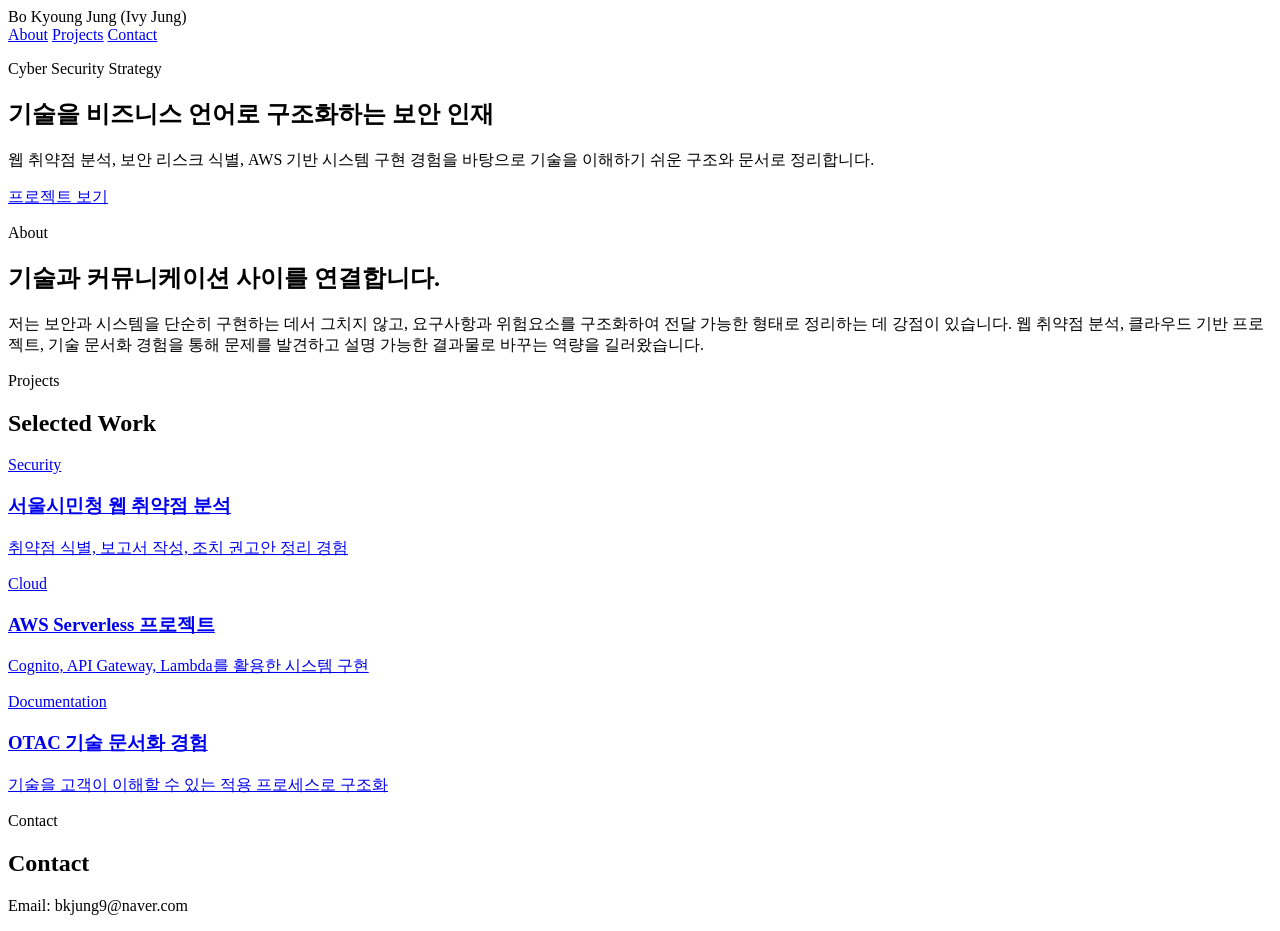
==== index.html @ 2385c4f6 "Create index.html Add initial portfolio homepage" ====
<!DOCTYPE html>
<html lang="ko">
<head>
  <meta charset="UTF-8" />
  <meta name="viewport" content="width=device-width, initial-scale=1.0" />
  <title>Bo Kyoung Jung | Portfolio</title>
  <link rel="stylesheet" href="style.css" />
</head>
<body>
  <header class="header">
    <div class="container nav">
      <div class="logo">Bo Kyoung Jung (Ivy Jung)</div>
      <nav>
        <a href="#about">About</a>
        <a href="#projects">Projects</a>
        <a href="#contact">Contact</a>
      </nav>
    </div>
  </header>

  <main>
    <section class="hero container">
      <p class="eyebrow">Cyber Security Strategy</p>
      <h1>기술을 비즈니스 언어로 구조화하는 보안 인재</h1>
      <p class="hero-text">
        웹 취약점 분석, 보안 리스크 식별, AWS 기반 시스템 구현 경험을 바탕으로
        기술을 이해하기 쉬운 구조와 문서로 정리합니다.
      </p>
      <a class="button" href="#projects">프로젝트 보기</a>
    </section>

    <section id="about" class="section container">
      <p class="section-label">About</p>
      <h2>기술과 커뮤니케이션 사이를 연결합니다.</h2>
      <p>
        저는 보안과 시스템을 단순히 구현하는 데서 그치지 않고,
        요구사항과 위험요소를 구조화하여 전달 가능한 형태로 정리하는 데 강점이 있습니다.
        웹 취약점 분석, 클라우드 기반 프로젝트, 기술 문서화 경험을 통해
        문제를 발견하고 설명 가능한 결과물로 바꾸는 역량을 길러왔습니다.
      </p>
    </section>

    <section id="projects" class="section container">
      <p class="section-label">Projects</p>
      <h2>Selected Work</h2>

      <div class="card-grid">
        <a class="card" href="projects/web-vulnerability.html">
          <span class="card-tag">Security</span>
          <h3>서울시민청 웹 취약점 분석</h3>
          <p>취약점 식별, 보고서 작성, 조치 권고안 정리 경험</p>
        </a>

        <a class="card" href="projects/aws-serverless.html">
          <span class="card-tag">Cloud</span>
          <h3>AWS Serverless 프로젝트</h3>
          <p>Cognito, API Gateway, Lambda를 활용한 시스템 구현</p>
        </a>

        <a class="card" href="projects/otac-strategy.html">
          <span class="card-tag">Documentation</span>
          <h3>OTAC 기술 문서화 경험</h3>
          <p>기술을 고객이 이해할 수 있는 적용 프로세스로 구조화</p>
        </a>
      </div>
    </section>

    <section id="contact" class="section container">
      <p class="section-label">Contact</p>
      <h2>Contact</h2>
      <p>Email: bkjung9@naver.com</p>
    </section>
  </main>
</body>
</html>
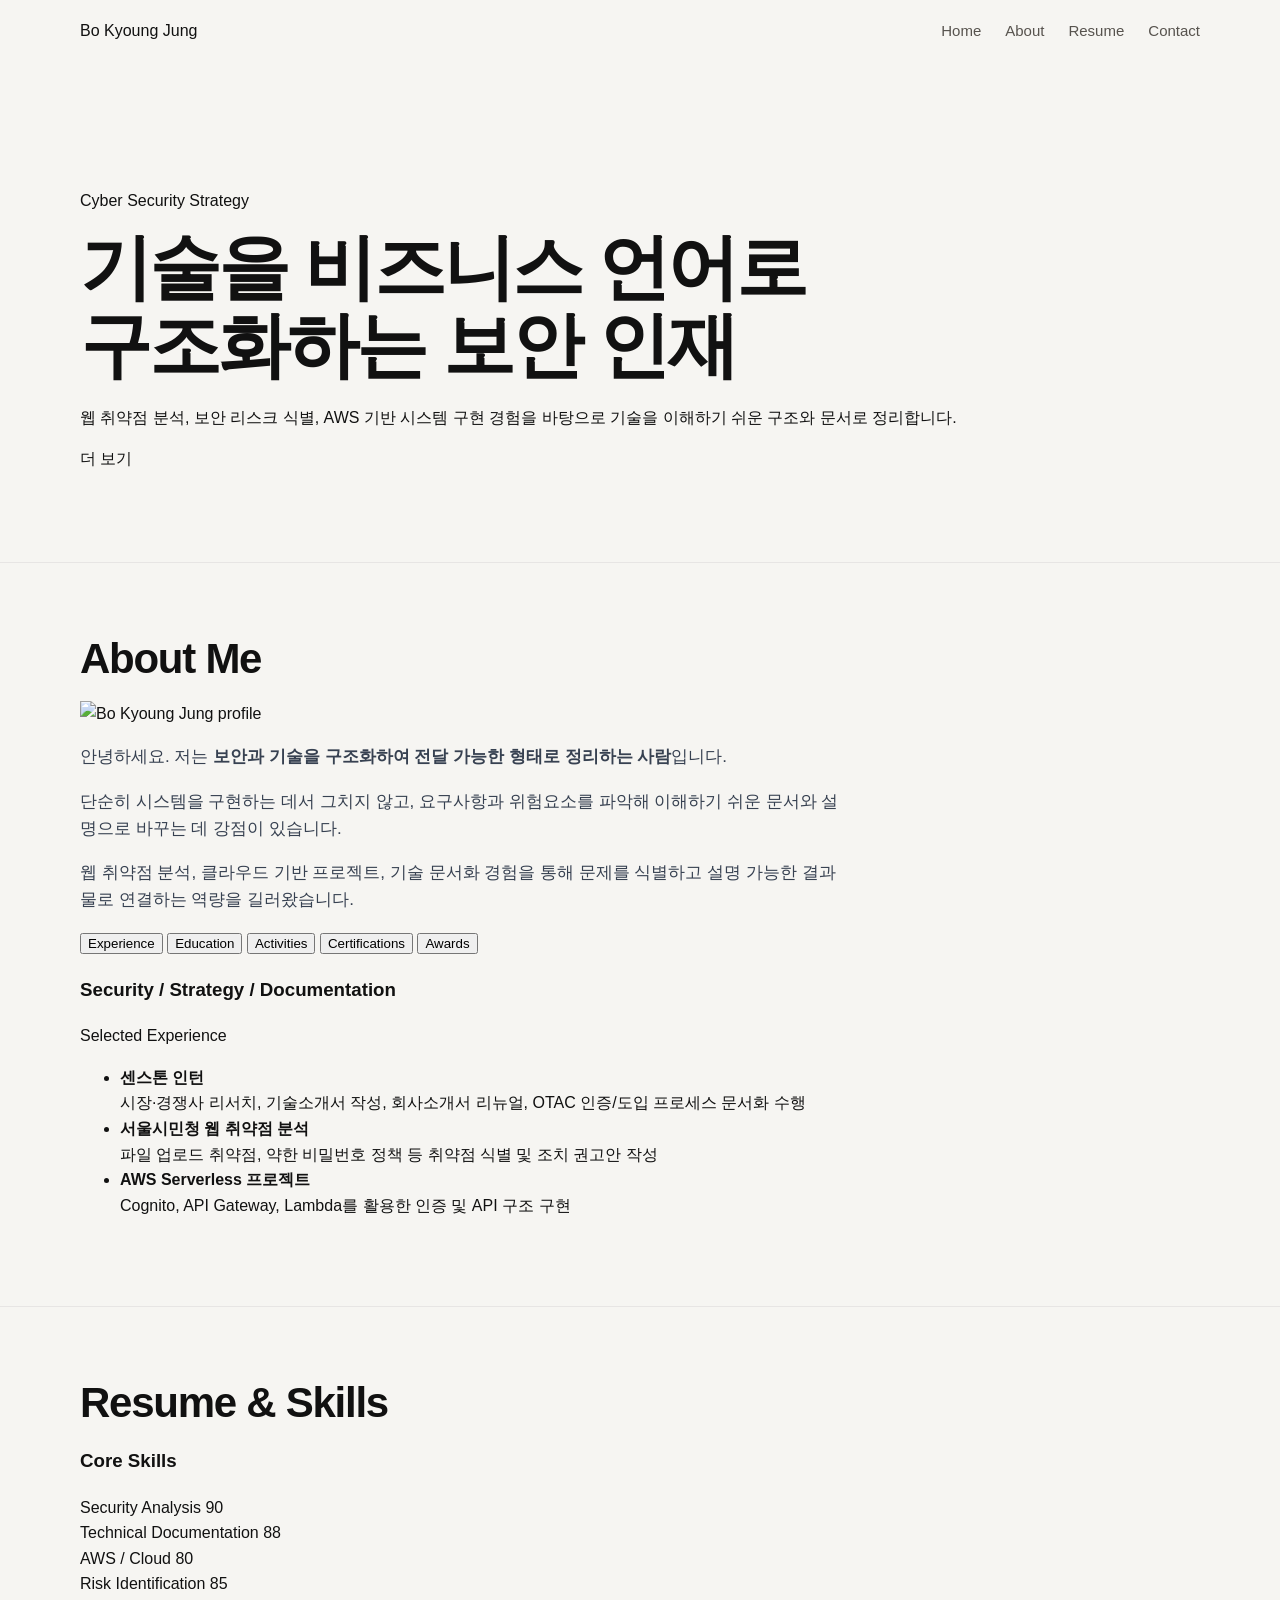
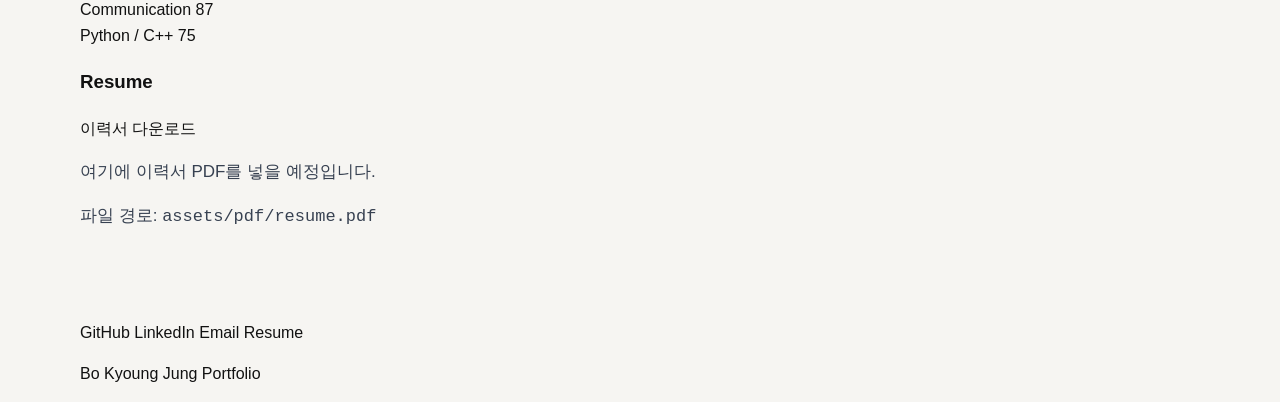
==== commit 2cc7b9d3: "Update index.html Redesign portfolio homepage structure" ====
--- a/index.html
+++ b/index.html
@@ -7,69 +7,186 @@
   <link rel="stylesheet" href="style.css" />
 </head>
 <body>
-  <header class="header">
+  <header class="site-header">
     <div class="container nav">
-      <div class="logo">Bo Kyoung Jung (Ivy Jung)</div>
-      <nav>
+      <a href="#home" class="brand">Bo Kyoung Jung</a>
+      <nav class="nav-links">
+        <a href="#home">Home</a>
         <a href="#about">About</a>
-        <a href="#projects">Projects</a>
+        <a href="#resume">Resume</a>
         <a href="#contact">Contact</a>
       </nav>
     </div>
   </header>
 
   <main>
-    <section class="hero container">
-      <p class="eyebrow">Cyber Security Strategy</p>
-      <h1>기술을 비즈니스 언어로 구조화하는 보안 인재</h1>
-      <p class="hero-text">
-        웹 취약점 분석, 보안 리스크 식별, AWS 기반 시스템 구현 경험을 바탕으로
-        기술을 이해하기 쉬운 구조와 문서로 정리합니다.
-      </p>
-      <a class="button" href="#projects">프로젝트 보기</a>
-    </section>
-
-    <section id="about" class="section container">
-      <p class="section-label">About</p>
-      <h2>기술과 커뮤니케이션 사이를 연결합니다.</h2>
-      <p>
-        저는 보안과 시스템을 단순히 구현하는 데서 그치지 않고,
-        요구사항과 위험요소를 구조화하여 전달 가능한 형태로 정리하는 데 강점이 있습니다.
-        웹 취약점 분석, 클라우드 기반 프로젝트, 기술 문서화 경험을 통해
-        문제를 발견하고 설명 가능한 결과물로 바꾸는 역량을 길러왔습니다.
-      </p>
-    </section>
-
-    <section id="projects" class="section container">
-      <p class="section-label">Projects</p>
-      <h2>Selected Work</h2>
-
-      <div class="card-grid">
-        <a class="card" href="projects/web-vulnerability.html">
-          <span class="card-tag">Security</span>
-          <h3>서울시민청 웹 취약점 분석</h3>
-          <p>취약점 식별, 보고서 작성, 조치 권고안 정리 경험</p>
-        </a>
-
-        <a class="card" href="projects/aws-serverless.html">
-          <span class="card-tag">Cloud</span>
-          <h3>AWS Serverless 프로젝트</h3>
-          <p>Cognito, API Gateway, Lambda를 활용한 시스템 구현</p>
-        </a>
-
-        <a class="card" href="projects/otac-strategy.html">
-          <span class="card-tag">Documentation</span>
-          <h3>OTAC 기술 문서화 경험</h3>
-          <p>기술을 고객이 이해할 수 있는 적용 프로세스로 구조화</p>
-        </a>
+    <section id="home" class="hero">
+      <div class="hero-overlay"></div>
+      <div class="container hero-content">
+        <p class="hero-eyebrow">Cyber Security Strategy</p>
+        <h1>
+          기술을 비즈니스 언어로<br />
+          구조화하는 보안 인재
+        </h1>
+        <p class="hero-description">
+          웹 취약점 분석, 보안 리스크 식별, AWS 기반 시스템 구현 경험을 바탕으로
+          기술을 이해하기 쉬운 구조와 문서로 정리합니다.
+        </p>
+        <a href="#about" class="hero-button">더 보기</a>
       </div>
     </section>
 
-    <section id="contact" class="section container">
-      <p class="section-label">Contact</p>
-      <h2>Contact</h2>
-      <p>Email: bkjung9@naver.com</p>
+    <section id="about" class="section about-section">
+      <div class="container">
+        <div class="section-head">
+          <h2>About Me</h2>
+          <div class="section-line"></div>
+        </div>
+
+        <div class="about-top">
+          <div class="about-photo-wrap">
+            <img src="assets/img/hero.jpg" alt="Bo Kyoung Jung profile" class="about-photo" />
+          </div>
+
+          <div class="about-intro">
+            <p class="about-lead">
+              안녕하세요. 저는 <strong>보안과 기술을 구조화하여 전달 가능한 형태로 정리하는 사람</strong>입니다.
+            </p>
+            <p>
+              단순히 시스템을 구현하는 데서 그치지 않고, 요구사항과 위험요소를 파악해
+              이해하기 쉬운 문서와 설명으로 바꾸는 데 강점이 있습니다.
+            </p>
+            <p>
+              웹 취약점 분석, 클라우드 기반 프로젝트, 기술 문서화 경험을 통해
+              문제를 식별하고 설명 가능한 결과물로 연결하는 역량을 길러왔습니다.
+            </p>
+          </div>
+        </div>
+
+        <div class="about-grid">
+          <aside class="about-tabs">
+            <button class="tab-button active" type="button">Experience</button>
+            <button class="tab-button" type="button">Education</button>
+            <button class="tab-button" type="button">Activities</button>
+            <button class="tab-button" type="button">Certifications</button>
+            <button class="tab-button" type="button">Awards</button>
+          </aside>
+
+          <div class="about-panel">
+            <div class="panel-item">
+              <div class="panel-header">
+                <h3>Security / Strategy / Documentation</h3>
+                <span>Selected Experience</span>
+              </div>
+
+              <ul class="panel-list">
+                <li>
+                  <strong>센스톤 인턴</strong><br />
+                  시장·경쟁사 리서치, 기술소개서 작성, 회사소개서 리뉴얼, OTAC 인증/도입 프로세스 문서화 수행
+                </li>
+                <li>
+                  <strong>서울시민청 웹 취약점 분석</strong><br />
+                  파일 업로드 취약점, 약한 비밀번호 정책 등 취약점 식별 및 조치 권고안 작성
+                </li>
+                <li>
+                  <strong>AWS Serverless 프로젝트</strong><br />
+                  Cognito, API Gateway, Lambda를 활용한 인증 및 API 구조 구현
+                </li>
+              </ul>
+            </div>
+          </div>
+        </div>
+      </div>
     </section>
+
+    <section id="resume" class="section resume-section">
+      <div class="container">
+        <div class="section-head">
+          <h2>Resume & Skills</h2>
+          <div class="section-line"></div>
+        </div>
+
+        <div class="resume-grid">
+          <div class="skills-card">
+            <h3>Core Skills</h3>
+
+            <div class="skill-item">
+              <div class="skill-label">
+                <span>Security Analysis</span>
+                <span>90</span>
+              </div>
+              <div class="skill-bar"><div class="skill-fill w90"></div></div>
+            </div>
+
+            <div class="skill-item">
+              <div class="skill-label">
+                <span>Technical Documentation</span>
+                <span>88</span>
+              </div>
+              <div class="skill-bar"><div class="skill-fill w88"></div></div>
+            </div>
+
+            <div class="skill-item">
+              <div class="skill-label">
+                <span>AWS / Cloud</span>
+                <span>80</span>
+              </div>
+              <div class="skill-bar"><div class="skill-fill w80"></div></div>
+            </div>
+
+            <div class="skill-item">
+              <div class="skill-label">
+                <span>Risk Identification</span>
+                <span>85</span>
+              </div>
+              <div class="skill-bar"><div class="skill-fill w85"></div></div>
+            </div>
+
+            <div class="skill-item">
+              <div class="skill-label">
+                <span>Communication</span>
+                <span>87</span>
+              </div>
+              <div class="skill-bar"><div class="skill-fill w87"></div></div>
+            </div>
+
+            <div class="skill-item">
+              <div class="skill-label">
+                <span>Python / C++</span>
+                <span>75</span>
+              </div>
+              <div class="skill-bar"><div class="skill-fill w75"></div></div>
+            </div>
+          </div>
+
+          <div class="resume-viewer-card">
+            <div class="resume-top">
+              <h3>Resume</h3>
+              <a href="assets/pdf/resume.pdf" class="resume-download" target="_blank">이력서 다운로드</a>
+            </div>
+
+            <div class="resume-placeholder">
+              <p>여기에 이력서 PDF를 넣을 예정입니다.</p>
+              <p class="resume-placeholder-sub">
+                파일 경로: <code>assets/pdf/resume.pdf</code>
+              </p>
+            </div>
+          </div>
+        </div>
+      </div>
+    </section>
+
+    <footer id="contact" class="site-footer">
+      <div class="container footer-inner">
+        <div class="footer-links">
+          <a href="https://github.com/IvyJung" target="_blank">GitHub</a>
+          <a href="#" target="_blank">LinkedIn</a>
+          <a href="mailto:bkjung9@naver.com">Email</a>
+          <a href="assets/pdf/resume.pdf" target="_blank">Resume</a>
+        </div>
+        <p class="footer-text">Bo Kyoung Jung Portfolio</p>
+      </div>
+    </footer>
   </main>
 </body>
 </html>
--- a/style.css
+++ b/style.css
@@ -0,0 +1,170 @@
+* {
+  box-sizing: border-box;
+}
+
+html {
+  scroll-behavior: smooth;
+}
+
+body {
+  margin: 0;
+  font-family: -apple-system, BlinkMacSystemFont, "Segoe UI", Roboto, sans-serif;
+  color: #111111;
+  background: #f6f5f2;
+  line-height: 1.6;
+}
+
+a {
+  color: inherit;
+  text-decoration: none;
+}
+
+.container {
+  width: min(1120px, calc(100% - 48px));
+  margin: 0 auto;
+}
+
+.header {
+  position: sticky;
+  top: 0;
+  z-index: 10;
+  background: rgba(246, 245, 242, 0.88);
+  backdrop-filter: blur(12px);
+  border-bottom: 1px solid #e7e5e4;
+}
+
+.nav {
+  display: flex;
+  justify-content: space-between;
+  align-items: center;
+  padding: 18px 0;
+}
+
+.logo {
+  font-size: 20px;
+  font-weight: 700;
+  letter-spacing: -0.02em;
+}
+
+.nav nav {
+  display: flex;
+  gap: 24px;
+  color: #57534e;
+  font-size: 15px;
+}
+
+.hero {
+  padding: 110px 0 90px;
+}
+
+.eyebrow {
+  margin: 0 0 14px;
+  color: #6b7280;
+  font-size: 14px;
+  text-transform: uppercase;
+  letter-spacing: 0.05em;
+}
+
+.hero h1 {
+  margin: 0 0 20px;
+  max-width: 900px;
+  font-size: clamp(40px, 7vw, 72px);
+  line-height: 1.08;
+  letter-spacing: -0.04em;
+}
+
+.hero-text {
+  max-width: 760px;
+  font-size: 19px;
+  color: #4b5563;
+  margin-bottom: 32px;
+}
+
+.button {
+  display: inline-block;
+  background: #111111;
+  color: white;
+  padding: 14px 22px;
+  border-radius: 999px;
+  font-size: 15px;
+}
+
+.section {
+  padding: 72px 0;
+  border-top: 1px solid #e7e5e4;
+}
+
+.section-label {
+  margin: 0 0 8px;
+  color: #6b7280;
+  font-size: 14px;
+  text-transform: uppercase;
+  letter-spacing: 0.05em;
+}
+
+.section h2 {
+  margin: 0 0 18px;
+  font-size: clamp(28px, 4vw, 42px);
+  line-height: 1.14;
+  letter-spacing: -0.03em;
+}
+
+.section p {
+  max-width: 760px;
+  color: #374151;
+  font-size: 17px;
+}
+
+.card-grid {
+  display: grid;
+  grid-template-columns: repeat(3, minmax(0, 1fr));
+  gap: 20px;
+  margin-top: 28px;
+}
+
+.card {
+  display: block;
+  min-height: 220px;
+  padding: 26px;
+  border-radius: 24px;
+  background: white;
+  border: 1px solid #e7e5e4;
+  transition: transform 0.2s ease, box-shadow 0.2s ease;
+}
+
+.card:hover {
+  transform: translateY(-4px);
+  box-shadow: 0 12px 28px rgba(0, 0, 0, 0.08);
+}
+
+.card-tag {
+  display: inline-block;
+  margin-bottom: 18px;
+  color: #6b7280;
+  font-size: 13px;
+}
+
+.card h3 {
+  margin: 0 0 12px;
+  font-size: 24px;
+  line-height: 1.2;
+  letter-spacing: -0.03em;
+}
+
+.card p {
+  margin: 0;
+  font-size: 16px;
+  color: #4b5563;
+}
+
+@media (max-width: 900px) {
+  .nav {
+    flex-direction: column;
+    align-items: flex-start;
+    gap: 12px;
+  }
+
+  .card-grid {
+    grid-template-columns: 1fr;
+  }
+}
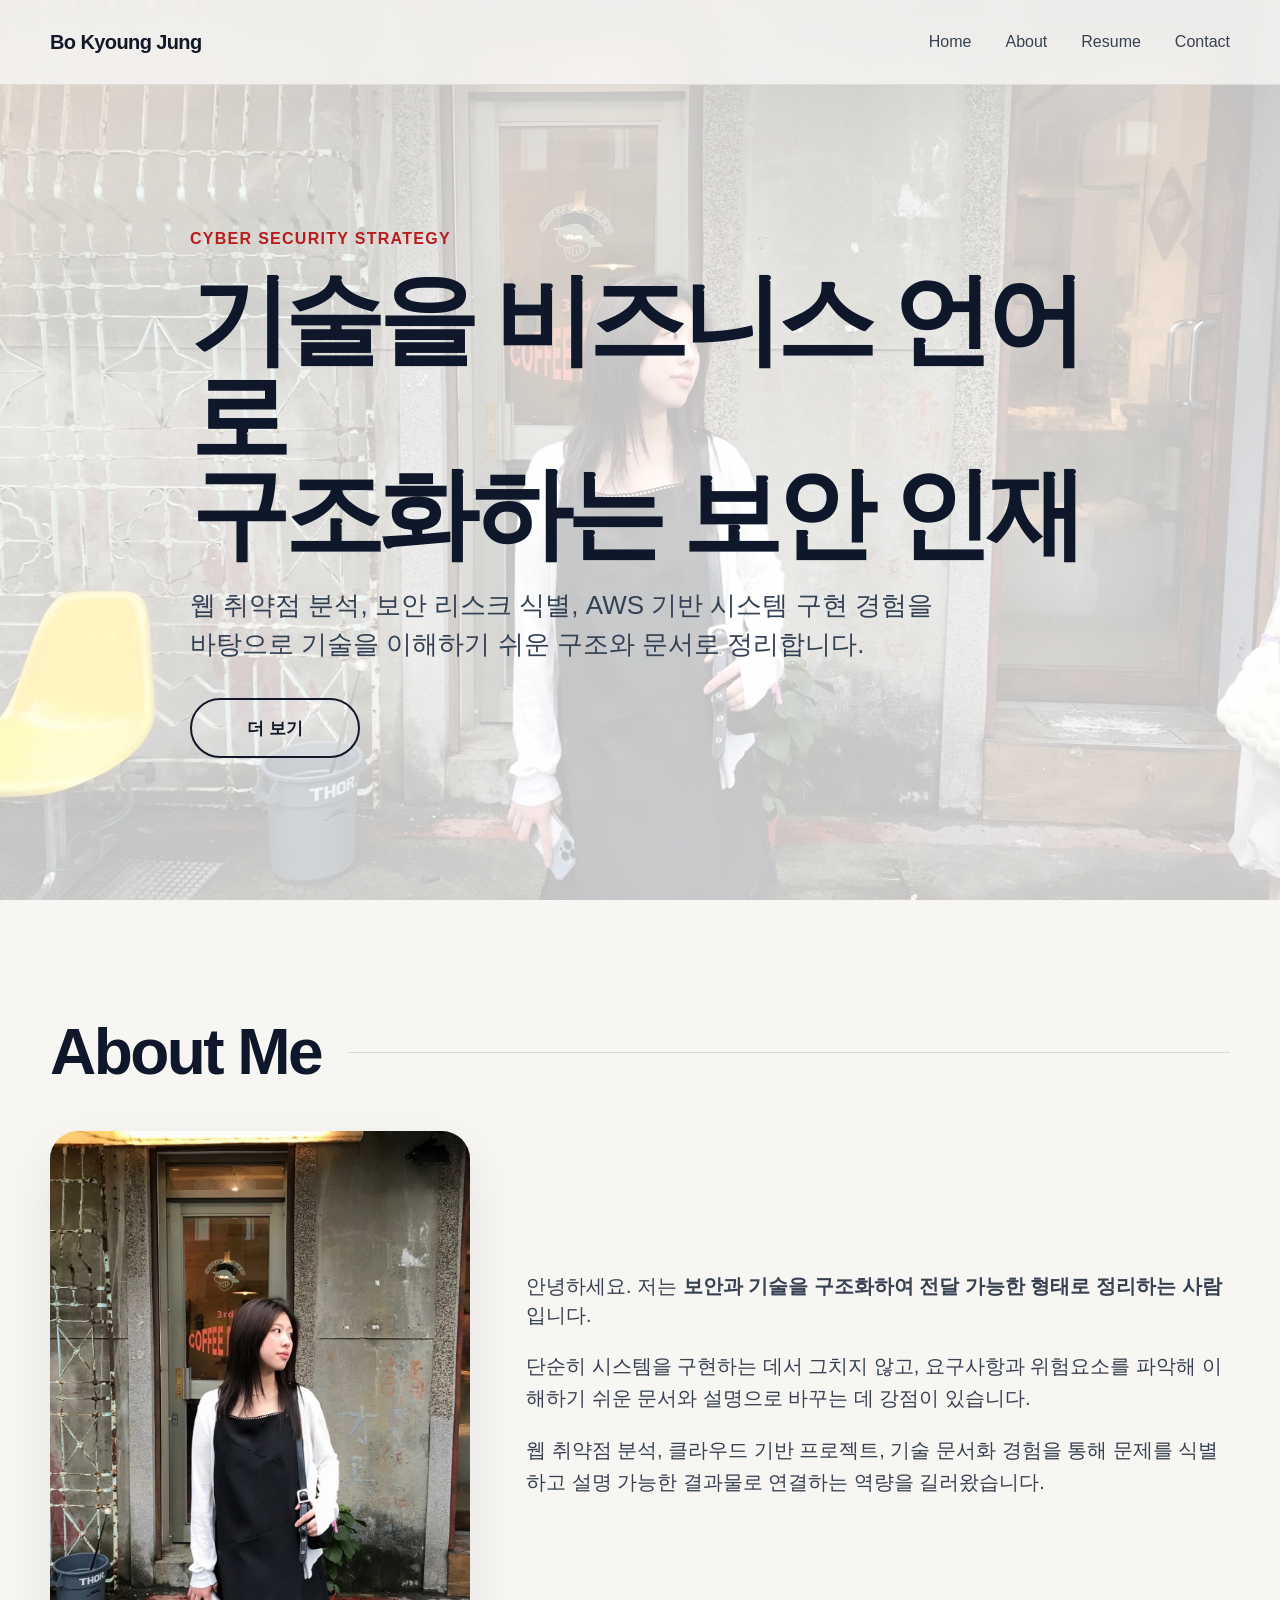
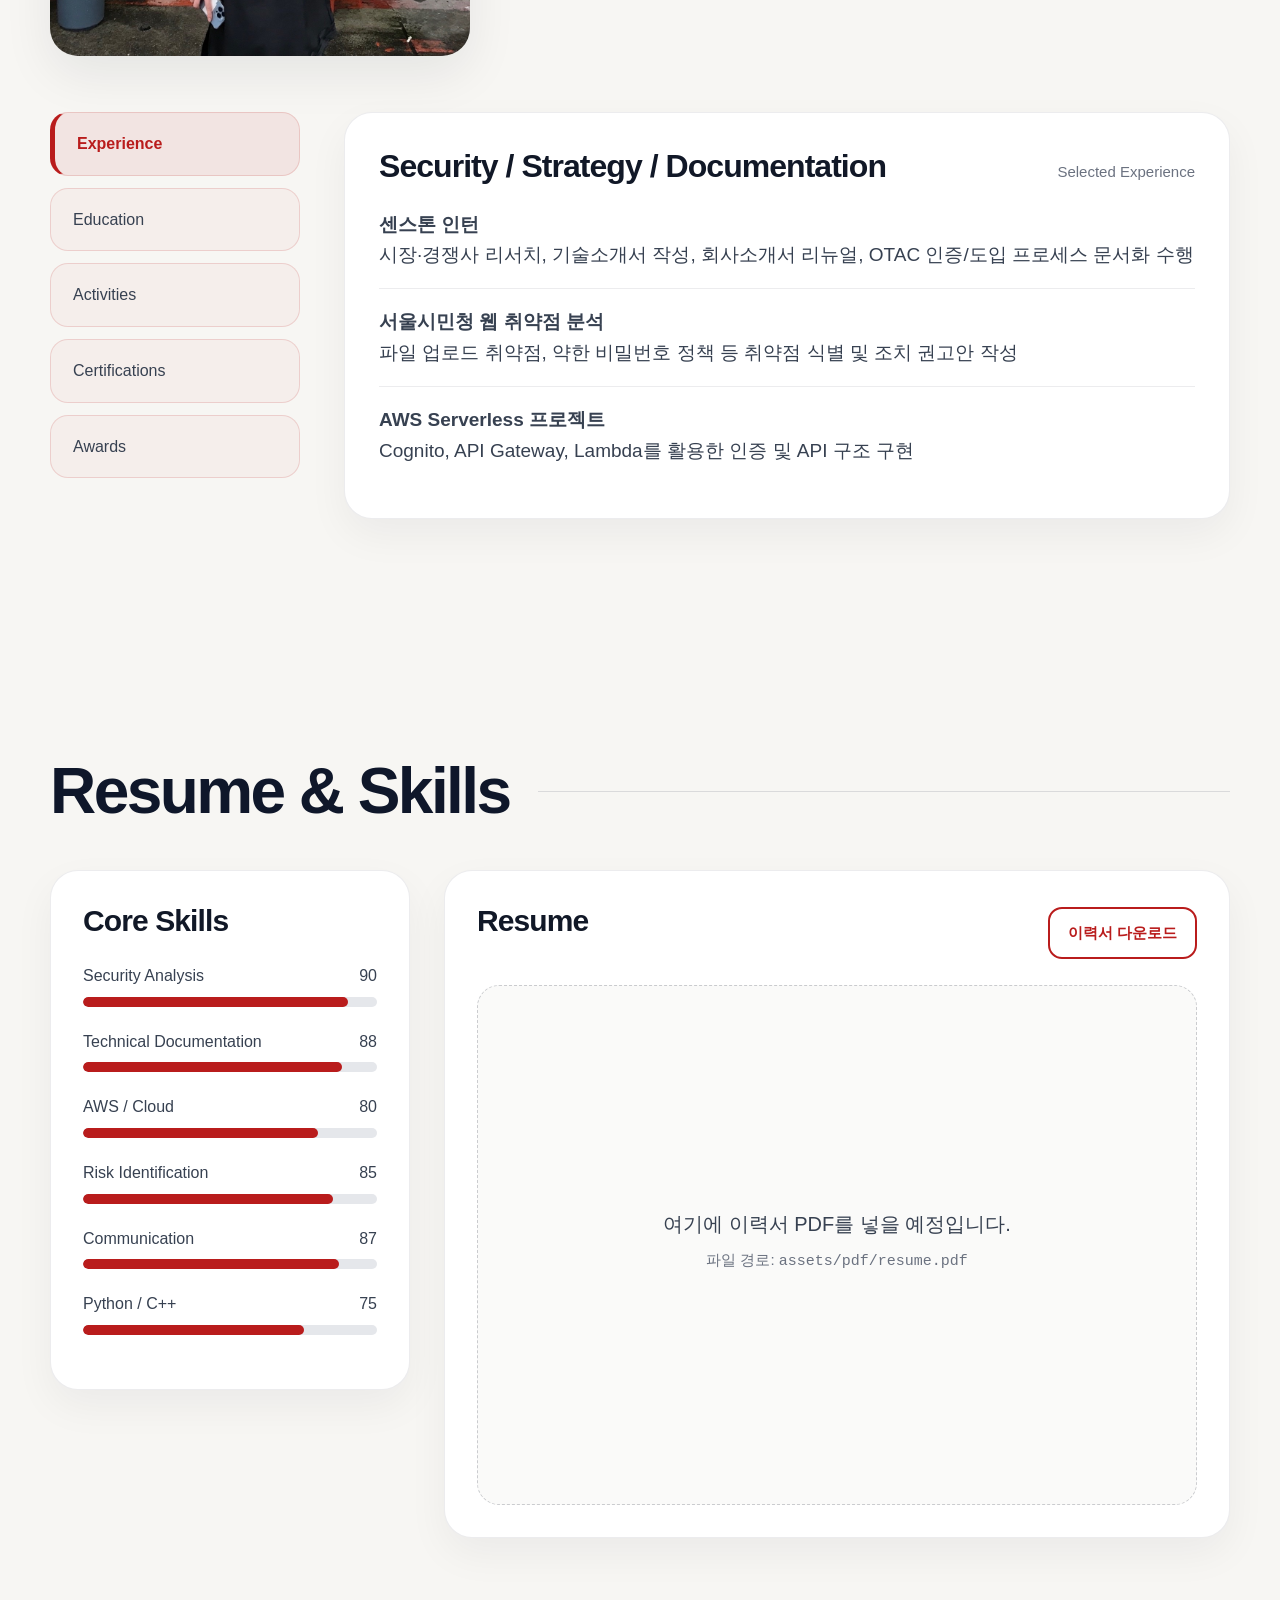
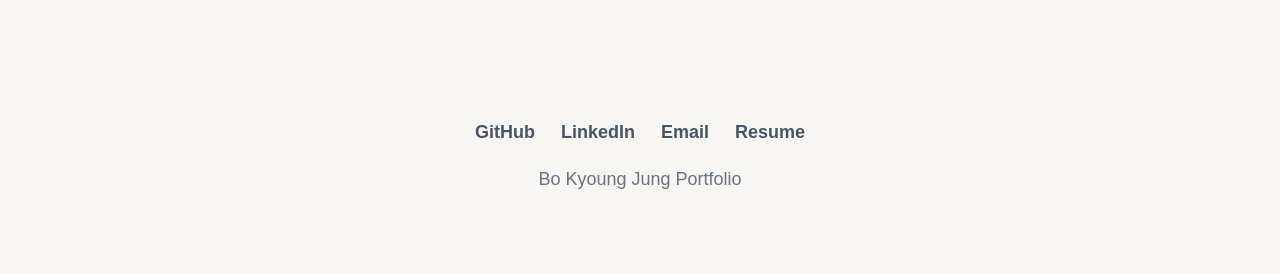
==== commit c93feead: "Update index.html" ====
--- a/index.html
+++ b/index.html
@@ -45,7 +45,7 @@
 
         <div class="about-top">
           <div class="about-photo-wrap">
-            <img src="assets/img/hero.jpg" alt="Bo Kyoung Jung profile" class="about-photo" />
+            <img src="hero.JPG" alt="Bo Kyoung Jung profile" class="about-photo" />
           </div>
 
           <div class="about-intro">
--- a/style.css
+++ b/style.css
@@ -8,10 +8,15 @@
 
 body {
   margin: 0;
-  font-family: -apple-system, BlinkMacSystemFont, "Segoe UI", Roboto, sans-serif;
-  color: #111111;
-  background: #f6f5f2;
+  font-family: -apple-system, BlinkMacSystemFont, "Segoe UI", Roboto, "Noto Sans KR", sans-serif;
+  color: #111827;
+  background: #f7f6f3;
   line-height: 1.6;
+}
+
+img {
+  max-width: 100%;
+  display: block;
 }
 
 a {
@@ -19,152 +24,453 @@
   text-decoration: none;
 }
 
+button {
+  font: inherit;
+}
+
 .container {
-  width: min(1120px, calc(100% - 48px));
+  width: min(1180px, calc(100% - 56px));
   margin: 0 auto;
 }
 
-.header {
-  position: sticky;
-  top: 0;
-  z-index: 10;
-  background: rgba(246, 245, 242, 0.88);
-  backdrop-filter: blur(12px);
-  border-bottom: 1px solid #e7e5e4;
+.site-header {
+  position: fixed;
+  inset: 0 0 auto 0;
+  z-index: 100;
+  background: rgba(247, 246, 243, 0.82);
+  backdrop-filter: blur(14px);
+  border-bottom: 1px solid rgba(17, 24, 39, 0.08);
 }
 
 .nav {
   display: flex;
+  align-items: center;
   justify-content: space-between;
-  align-items: center;
-  padding: 18px 0;
-}
-
-.logo {
+  min-height: 84px;
+}
+
+.brand {
   font-size: 20px;
+  font-weight: 800;
+  letter-spacing: -0.03em;
+}
+
+.nav-links {
+  display: flex;
+  align-items: center;
+  gap: 34px;
+}
+
+.nav-links a {
+  font-size: 16px;
+  color: #374151;
+}
+
+.hero {
+  position: relative;
+  min-height: 100vh;
+  padding-top: 84px;
+  background-image: url("hero.JPG");
+  background-size: cover;
+  background-position: center center;
+  background-repeat: no-repeat;
+}
+
+.hero-overlay {
+  position: absolute;
+  inset: 0;
+  background: rgba(255, 255, 255, 0.76);
+}
+
+.hero-content {
+  position: relative;
+  z-index: 1;
+  min-height: calc(100vh - 84px);
+  display: flex;
+  flex-direction: column;
+  justify-content: center;
+  align-items: flex-start;
+  max-width: 900px;
+}
+
+.hero-eyebrow {
+  margin: 0 0 20px;
+  font-size: 16px;
+  letter-spacing: 0.08em;
+  text-transform: uppercase;
+  color: #b91c1c;
   font-weight: 700;
-  letter-spacing: -0.02em;
-}
-
-.nav nav {
-  display: flex;
-  gap: 24px;
-  color: #57534e;
-  font-size: 15px;
-}
-
-.hero {
-  padding: 110px 0 90px;
-}
-
-.eyebrow {
-  margin: 0 0 14px;
-  color: #6b7280;
-  font-size: 14px;
-  text-transform: uppercase;
-  letter-spacing: 0.05em;
 }
 
 .hero h1 {
-  margin: 0 0 20px;
-  max-width: 900px;
-  font-size: clamp(40px, 7vw, 72px);
-  line-height: 1.08;
+  margin: 0 0 24px;
+  font-size: clamp(52px, 8vw, 100px);
+  line-height: 0.97;
+  letter-spacing: -0.06em;
+  color: #0f172a;
+}
+
+.hero-description {
+  max-width: 760px;
+  margin: 0 0 34px;
+  font-size: 26px;
+  line-height: 1.5;
+  color: #334155;
+}
+
+.hero-button {
+  display: inline-flex;
+  align-items: center;
+  justify-content: center;
+  min-width: 170px;
+  height: 60px;
+  padding: 0 28px;
+  border: 2px solid #111827;
+  border-radius: 999px;
+  background: rgba(255, 255, 255, 0.2);
+  font-size: 17px;
+  font-weight: 700;
+  transition: all 0.2s ease;
+}
+
+.hero-button:hover {
+  background: #111827;
+  color: white;
+}
+
+.section {
+  padding: 120px 0;
+}
+
+.section-head {
+  display: flex;
+  align-items: center;
+  gap: 28px;
+  margin-bottom: 46px;
+}
+
+.section-head h2 {
+  margin: 0;
+  font-size: clamp(40px, 5vw, 64px);
+  line-height: 1.02;
   letter-spacing: -0.04em;
-}
-
-.hero-text {
+  color: #0f172a;
+}
+
+.section-line {
+  flex: 1;
+  height: 1px;
+  background: rgba(15, 23, 42, 0.12);
+}
+
+.about-top {
+  display: grid;
+  grid-template-columns: 420px 1fr;
+  gap: 56px;
+  align-items: center;
+  margin-bottom: 56px;
+}
+
+.about-photo-wrap {
+  border-radius: 28px;
+  overflow: hidden;
+  box-shadow: 0 18px 50px rgba(15, 23, 42, 0.08);
+}
+
+.about-photo {
+  width: 100%;
+  aspect-ratio: 4 / 5;
+  object-fit: cover;
+}
+
+.about-intro {
   max-width: 760px;
-  font-size: 19px;
-  color: #4b5563;
-  margin-bottom: 32px;
-}
-
-.button {
-  display: inline-block;
-  background: #111111;
-  color: white;
-  padding: 14px 22px;
-  border-radius: 999px;
-  font-size: 15px;
-}
-
-.section {
-  padding: 72px 0;
-  border-top: 1px solid #e7e5e4;
-}
-
-.section-label {
-  margin: 0 0 8px;
-  color: #6b7280;
-  font-size: 14px;
-  text-transform: uppercase;
-  letter-spacing: 0.05em;
-}
-
-.section h2 {
-  margin: 0 0 18px;
-  font-size: clamp(28px, 4vw, 42px);
-  line-height: 1.14;
-  letter-spacing: -0.03em;
-}
-
-.section p {
-  max-width: 760px;
-  color: #374151;
-  font-size: 17px;
-}
-
-.card-grid {
+}
+
+.about-lead {
+  margin-top: 0;
+  font-size: 30px;
+  line-height: 1.45;
+  color: #111827;
+}
+
+.about-intro p {
+  margin-bottom: 18px;
+  font-size: 20px;
+  color: #374151;
+}
+
+.about-grid {
   display: grid;
-  grid-template-columns: repeat(3, minmax(0, 1fr));
+  grid-template-columns: 250px 1fr;
+  gap: 44px;
+  align-items: start;
+}
+
+.about-tabs {
+  display: flex;
+  flex-direction: column;
+  gap: 12px;
+}
+
+.tab-button {
+  text-align: left;
+  padding: 18px 22px;
+  border: 1px solid rgba(185, 28, 28, 0.15);
+  background: rgba(185, 28, 28, 0.03);
+  color: #374151;
+  border-radius: 18px;
+  cursor: default;
+}
+
+.tab-button.active {
+  border-left: 5px solid #b91c1c;
+  background: rgba(185, 28, 28, 0.08);
+  color: #b91c1c;
+  font-weight: 700;
+}
+
+.about-panel {
+  background: white;
+  border: 1px solid rgba(15, 23, 42, 0.08);
+  border-radius: 28px;
+  padding: 34px;
+  box-shadow: 0 16px 40px rgba(15, 23, 42, 0.05);
+}
+
+.panel-header {
+  display: flex;
+  align-items: baseline;
+  justify-content: space-between;
   gap: 20px;
-  margin-top: 28px;
-}
-
-.card {
-  display: block;
-  min-height: 220px;
-  padding: 26px;
-  border-radius: 24px;
-  background: white;
-  border: 1px solid #e7e5e4;
-  transition: transform 0.2s ease, box-shadow 0.2s ease;
-}
-
-.card:hover {
-  transform: translateY(-4px);
-  box-shadow: 0 12px 28px rgba(0, 0, 0, 0.08);
-}
-
-.card-tag {
-  display: inline-block;
-  margin-bottom: 18px;
-  color: #6b7280;
-  font-size: 13px;
-}
-
-.card h3 {
-  margin: 0 0 12px;
-  font-size: 24px;
+  margin-bottom: 24px;
+}
+
+.panel-header h3 {
+  margin: 0;
+  font-size: 32px;
   line-height: 1.2;
   letter-spacing: -0.03em;
 }
 
-.card p {
+.panel-header span {
+  color: #6b7280;
+  font-size: 15px;
+}
+
+.panel-list {
+  list-style: none;
   margin: 0;
+  padding: 0;
+}
+
+.panel-list li {
+  padding: 18px 0;
+  border-top: 1px solid rgba(15, 23, 42, 0.08);
+  font-size: 19px;
+  color: #374151;
+}
+
+.panel-list li:first-child {
+  border-top: none;
+  padding-top: 0;
+}
+
+.resume-grid {
+  display: grid;
+  grid-template-columns: 360px 1fr;
+  gap: 34px;
+  align-items: start;
+}
+
+.skills-card,
+.resume-viewer-card {
+  background: white;
+  border: 1px solid rgba(15, 23, 42, 0.08);
+  border-radius: 28px;
+  padding: 32px;
+  box-shadow: 0 16px 40px rgba(15, 23, 42, 0.05);
+}
+
+.skills-card h3,
+.resume-viewer-card h3 {
+  margin: 0 0 24px;
+  font-size: 30px;
+  line-height: 1.2;
+  letter-spacing: -0.03em;
+}
+
+.skill-item {
+  margin-bottom: 22px;
+}
+
+.skill-label {
+  display: flex;
+  justify-content: space-between;
+  margin-bottom: 8px;
   font-size: 16px;
-  color: #4b5563;
-}
-
-@media (max-width: 900px) {
+  color: #374151;
+}
+
+.skill-bar {
+  width: 100%;
+  height: 10px;
+  border-radius: 999px;
+  background: #e5e7eb;
+  overflow: hidden;
+}
+
+.skill-fill {
+  height: 100%;
+  border-radius: 999px;
+  background: #b91c1c;
+}
+
+.w90 { width: 90%; }
+.w88 { width: 88%; }
+.w85 { width: 85%; }
+.w87 { width: 87%; }
+.w80 { width: 80%; }
+.w75 { width: 75%; }
+
+.resume-top {
+  display: flex;
+  align-items: center;
+  justify-content: space-between;
+  gap: 18px;
+  margin-bottom: 22px;
+}
+
+.resume-download {
+  display: inline-flex;
+  align-items: center;
+  justify-content: center;
+  padding: 12px 18px;
+  border: 2px solid #b91c1c;
+  color: #b91c1c;
+  border-radius: 14px;
+  font-weight: 700;
+  font-size: 15px;
+}
+
+.resume-placeholder {
+  min-height: 520px;
+  border: 1px dashed rgba(15, 23, 42, 0.2);
+  border-radius: 22px;
+  background: #fafaf9;
+  display: flex;
+  flex-direction: column;
+  justify-content: center;
+  align-items: center;
+  padding: 24px;
+  text-align: center;
+}
+
+.resume-placeholder p {
+  margin: 0 0 8px;
+  font-size: 20px;
+  color: #374151;
+}
+
+.resume-placeholder-sub {
+  color: #6b7280 !important;
+  font-size: 15px !important;
+}
+
+.site-footer {
+  padding: 60px 0 80px;
+}
+
+.footer-inner {
+  text-align: center;
+}
+
+.footer-links {
+  display: flex;
+  justify-content: center;
+  gap: 26px;
+  flex-wrap: wrap;
+  margin-bottom: 18px;
+}
+
+.footer-links a {
+  font-size: 18px;
+  color: #475569;
+  font-weight: 600;
+}
+
+.footer-text {
+  margin: 0;
+  font-size: 18px;
+  color: #6b7280;
+}
+
+@media (max-width: 1100px) {
+  .about-top,
+  .about-grid,
+  .resume-grid {
+    grid-template-columns: 1fr;
+  }
+
+  .hero-description {
+    font-size: 22px;
+  }
+}
+
+@media (max-width: 760px) {
+  .container {
+    width: min(100% - 32px, 100%);
+  }
+
   .nav {
     flex-direction: column;
     align-items: flex-start;
-    gap: 12px;
-  }
-
-  .card-grid {
-    grid-template-columns: 1fr;
-  }
-}
+    gap: 14px;
+    padding: 16px 0;
+  }
+
+  .nav-links {
+    gap: 18px;
+    flex-wrap: wrap;
+  }
+
+  .hero h1 {
+    font-size: 52px;
+  }
+
+  .hero-description {
+    font-size: 18px;
+  }
+
+  .section {
+    padding: 88px 0;
+  }
+
+  .section-head {
+    flex-direction: column;
+    align-items: flex-start;
+    gap: 14px;
+  }
+
+  .section-line {
+    width: 100%;
+  }
+
+  .about-lead {
+    font-size: 24px;
+  }
+
+  .about-intro p,
+  .panel-list li {
+    font-size: 17px;
+  }
+
+  .resume-top {
+    flex-direction: column;
+    align-items: flex-start;
+  }
+
+  .resume-placeholder {
+    min-height: 360px;
+  }
+}
